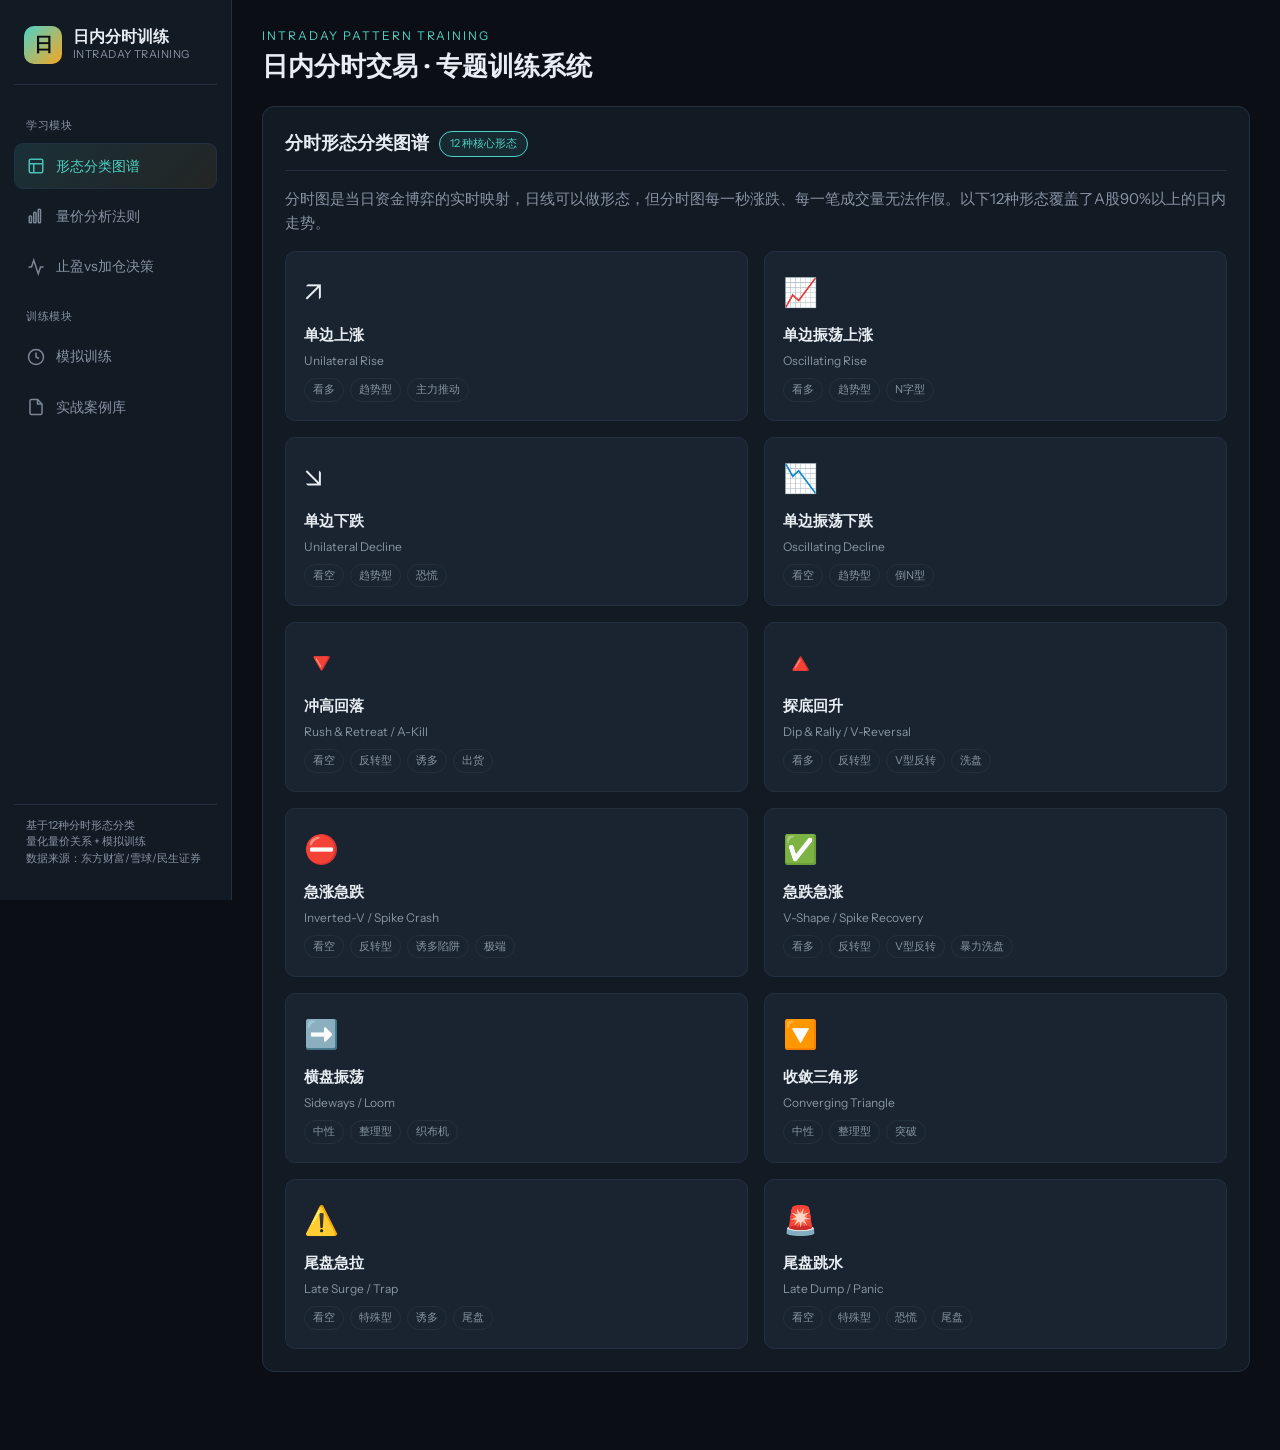
==== intraday-training/intraday-training.html @ eee8ec2b "更新8/21模拟盘数据 + 纳入日内分时训练系统 + 分时BS页加训练入口" ====
<!-- Generated by Trae Work -->
<!DOCTYPE html>
<html lang="zh-CN">
<head>
<meta charset="UTF-8">
<meta name="viewport" content="width=device-width, initial-scale=1.0">
<title>日内分时交易 · 专题训练系统</title>
<style>
:root{
  --bg:#0b0f15;
  --bg2:#121a24;
  --bg3:#1a2430;
  --ink:#e8edf3;
  --muted:#8794a3;
  --rule:#223040;
  --accent:#4fd1c5;
  --accent2:#f5a623;
  --green:#2fbf8f;
  --green-dim:rgba(47,191,143,.14);
  --red:#ef5350;
  --red-dim:rgba(239,83,80,.14);
  --amber-dim:rgba(245,166,35,.13);
}
*{box-sizing:border-box;margin:0;padding:0}
html,body{height:100%}
body{
  background:var(--bg);
  color:var(--ink);
  font-family:'InstrumentSans',-apple-system,"PingFang SC","Microsoft YaHei",sans-serif;
  font-size:15px;line-height:1.6;
  -webkit-font-smoothing:antialiased;
}
@font-face{
  font-family:'BricolageGrotesque';
  src:url('./_shared/fonts/BricolageGrotesque-Bold.ttf') format('truetype');
  font-weight:700;
}
@font-face{
  font-family:'InstrumentSans';
  src:url('./_shared/fonts/InstrumentSans-Regular.ttf') format('truetype');
  font-weight:400;
}
@font-face{
  font-family:'InstrumentSans';
  src:url('./_shared/fonts/InstrumentSans-Bold.ttf') format('truetype');
  font-weight:700;
}
@font-face{
  font-family:'JetBrainsMono';
  src:url('./_shared/fonts/JetBrainsMono-Regular.ttf') format('truetype');
  font-weight:400;
}
@font-face{
  font-family:'JetBrainsMono';
  src:url('./_shared/fonts/JetBrainsMono-Bold.ttf') format('truetype');
  font-weight:700;
}
.mono{font-family:'JetBrainsMono',monospace}

.app{display:flex;min-height:100vh}
.sidebar{
  width:232px;flex-shrink:0;background:var(--bg2);
  border-right:1px solid var(--rule);
  padding:22px 14px;position:sticky;top:0;height:100vh;overflow-y:auto;
  display:flex;flex-direction:column;
}
.brand{display:flex;align-items:center;gap:11px;padding:4px 10px 20px;border-bottom:1px solid var(--rule);margin-bottom:18px}
.brand-mark{
  width:38px;height:38px;border-radius:10px;flex-shrink:0;
  background:linear-gradient(135deg,var(--accent),var(--accent2));
  display:flex;align-items:center;justify-content:center;
  font-family:'BricolageGrotesque';font-weight:700;color:#0b0f15;font-size:19px;
}
.brand-name{font-family:'BricolageGrotesque';font-weight:700;font-size:16px;line-height:1.2}
.brand-sub{font-size:11px;color:var(--muted);letter-spacing:.04em}
.nav{display:flex;flex-direction:column;gap:4px;flex:1}
.nav-item{
  display:flex;align-items:center;gap:11px;padding:11px 12px;border-radius:9px;
  color:var(--muted);cursor:pointer;font-size:14px;font-weight:500;
  border:1px solid transparent;transition:all .18s ease;user-select:none;
}
.nav-item:hover{color:var(--ink);background:var(--bg3)}
.nav-item.active{color:var(--accent);border-color:var(--rule);background:linear-gradient(135deg,rgba(79,209,197,.12),rgba(245,166,35,.08))}
.nav-icon{width:18px;height:18px;flex-shrink:0;opacity:.9}
.nav-note{font-size:11px;color:var(--muted);padding:14px 12px 4px;letter-spacing:.05em}
.side-foot{margin-top:14px;padding:12px;border-top:1px solid var(--rule);font-size:11px;color:var(--muted);line-height:1.5}

.main{flex:1;min-width:0;padding:26px 30px 60px}
.m-head{margin-bottom:24px}
.m-kicker{font-size:12px;letter-spacing:.16em;color:var(--accent);text-transform:uppercase;margin-bottom:6px}
.m-title{font-family:'BricolageGrotesque';font-weight:700;font-size:26px;line-height:1.2}

.module{display:none}
.module.active{display:block}

/* Cards */
.card{background:var(--bg2);border:1px solid var(--rule);border-radius:12px;padding:22px;margin-bottom:18px}
.card-header{display:flex;align-items:center;gap:10px;margin-bottom:16px;padding-bottom:12px;border-bottom:1px solid var(--rule)}
.card-header h3{font-family:'BricolageGrotesque';font-weight:700;font-size:18px}
.card-header .badge{font-size:11px;padding:3px 10px;border-radius:20px;border:1px solid var(--rule);color:var(--muted)}
.card-header .badge.accent{color:var(--accent);border-color:var(--accent);background:rgba(79,209,197,.08)}
.card-header .badge.warn{color:var(--accent2);border-color:var(--accent2);background:rgba(245,166,35,.08)}
.card-header .badge.green{color:var(--green);border-color:var(--green);background:rgba(47,191,143,.08)}
.card-header .badge.red{color:var(--red);border-color:var(--red);background:rgba(239,83,80,.08)}

/* Pattern Grid */
.pattern-grid{display:grid;grid-template-columns:repeat(2,1fr);gap:16px}
.pattern-card{background:var(--bg3);border:1px solid var(--rule);border-radius:10px;padding:18px;cursor:pointer;transition:all .18s ease}
.pattern-card:hover{border-color:var(--accent);transform:translateY(-1px)}
.pattern-card.selected{border-color:var(--accent);box-shadow:0 0 0 1px var(--accent)}
.pattern-card .pc-icon{font-size:28px;margin-bottom:8px}
.pattern-card .pc-name{font-weight:700;font-size:15px;margin-bottom:4px}
.pattern-card .pc-eng{font-size:12px;color:var(--muted);margin-bottom:8px}
.pattern-card .pc-tags{display:flex;gap:6px;flex-wrap:wrap}
.pattern-card .pc-tag{font-size:11px;padding:2px 8px;border-radius:12px;border:1px solid var(--rule);color:var(--muted)}

/* Pattern Detail */
.pattern-detail{display:none;margin-top:18px}
.pattern-detail.active{display:block}
.pd-section{margin-bottom:20px}
.pd-section h4{font-size:14px;color:var(--accent);margin-bottom:8px;letter-spacing:.04em;text-transform:uppercase}
.pd-section p{color:var(--muted);font-size:14px;line-height:1.7}
.pd-grid{display:grid;grid-template-columns:repeat(2,1fr);gap:12px;margin-top:12px}
.pd-item{background:var(--bg);border:1px solid var(--rule);border-radius:8px;padding:14px}
.pd-item .pd-label{font-size:11px;color:var(--muted);margin-bottom:4px;letter-spacing:.04em}
.pd-item .pd-value{font-size:14px;font-weight:600}
.pd-item .pd-value.hold{color:var(--green)}
.pd-item .pd-value.sell{color:var(--red)}
.pd-item .pd-value.buy{color:var(--accent)}
.pd-item .pd-value.warn{color:var(--accent2)}

/* Training */
.training-header{display:flex;justify-content:space-between;align-items:center;margin-bottom:18px}
.training-stats{display:flex;gap:24px}
.training-stat{text-align:center}
.training-stat .ts-val{font-family:'JetBrainsMono',monospace;font-size:24px;font-weight:700}
.training-stat .ts-label{font-size:12px;color:var(--muted)}
.training-chart{background:var(--bg);border:1px solid var(--rule);border-radius:10px;padding:16px;margin-bottom:18px;min-height:360px}
.training-options{display:grid;grid-template-columns:repeat(4,1fr);gap:10px;margin-bottom:16px}
.training-option{padding:14px;border:1px solid var(--rule);border-radius:8px;background:var(--bg3);cursor:pointer;text-align:center;transition:all .18s ease}
.training-option:hover{border-color:var(--accent);background:var(--bg2)}
.training-option.correct{border-color:var(--green);background:rgba(47,191,143,.1)}
.training-option.wrong{border-color:var(--red);background:rgba(239,83,80,.1)}
.training-option.selected{border-color:var(--accent);box-shadow:0 0 0 1px var(--accent);background:rgba(79,209,197,.12)}
.training-option .to-name{font-weight:600;font-size:14px;margin-bottom:4px}
.training-option .to-desc{font-size:12px;color:var(--muted)}
.training-feedback{display:none;padding:16px;border-radius:8px;margin-bottom:16px;background:var(--bg3);border:1px solid var(--rule)}
.training-feedback.show{display:block}
.training-feedback.correct{border-color:var(--green);background:rgba(47,191,143,.08)}
.training-feedback.wrong{border-color:var(--red);background:rgba(239,83,80,.08)}
.training-feedback .fb-title{font-weight:700;font-size:16px;margin-bottom:8px}
.training-feedback .fb-content{font-size:14px;color:var(--muted);line-height:1.7}
.training-feedback .fb-verdict{font-size:13px;margin-top:10px;padding:10px;background:var(--bg);border-radius:6px}

.btn{padding:10px 20px;border-radius:8px;font-size:14px;font-weight:600;cursor:pointer;border:1px solid var(--rule);background:var(--bg3);color:var(--ink);transition:all .18s ease}
.btn:hover{background:var(--bg2);border-color:var(--accent)}
.btn.primary{background:var(--accent);color:#0b0f15;border-color:var(--accent)}
.btn.primary:hover{opacity:.9}
.btn.accent2{background:var(--accent2);color:#0b0f15;border-color:var(--accent2)}
.btn.small{padding:6px 14px;font-size:12px}

/* Decision Framework */
.decision-table{width:100%;border-collapse:collapse;margin-top:12px}
.decision-table th,.decision-table td{padding:12px 14px;text-align:left;border-bottom:1px solid var(--rule);font-size:14px}
.decision-table th{font-size:12px;color:var(--muted);letter-spacing:.04em;text-transform:uppercase;font-weight:600}
.decision-table td .action-tag{display:inline-block;padding:3px 10px;border-radius:12px;font-size:12px;font-weight:600}
.decision-table td .action-tag.take-profit{background:var(--red-dim);color:var(--red)}
.decision-table td .action-tag.add-position{background:var(--green-dim);color:var(--green)}
.decision-table td .action-tag.hold{background:var(--amber-dim);color:var(--accent2)}

/* Flow Chart */
.flow-steps{display:flex;gap:12px;margin-top:16px;flex-wrap:wrap}
.flow-step{flex:1;min-width:120px;background:var(--bg3);border:1px solid var(--rule);border-radius:10px;padding:16px;text-align:center;position:relative}
.flow-step .fs-num{width:28px;height:28px;border-radius:50%;background:var(--accent);color:#0b0f15;font-weight:700;font-size:14px;display:flex;align-items:center;justify-content:center;margin:0 auto 10px}
.flow-step .fs-title{font-weight:600;font-size:14px;margin-bottom:4px}
.flow-step .fs-desc{font-size:12px;color:var(--muted)}
.flow-arrow{display:flex;align-items:center;color:var(--accent);font-size:20px;font-weight:700}

/* Progress */
.progress-bar{height:6px;background:var(--rule);border-radius:3px;margin-top:10px;overflow:hidden}
.progress-bar .fill{height:100%;background:linear-gradient(90deg,var(--accent),var(--accent2));border-radius:3px;transition:width .4s ease}

/* Volume Analysis */
.vol-grid{display:grid;grid-template-columns:repeat(3,1fr);gap:14px;margin-top:14px}
.vol-card{background:var(--bg);border:1px solid var(--rule);border-radius:8px;padding:16px}
.vol-card .vc-icon{font-size:22px;margin-bottom:8px}
.vol-card .vc-title{font-weight:600;font-size:14px;margin-bottom:6px}
.vol-card .vc-desc{font-size:13px;color:var(--muted);line-height:1.6}

/* Responsive */
@media(max-width:860px){
  .sidebar{display:none}
  .pattern-grid{grid-template-columns:1fr}
  .pd-grid{grid-template-columns:1fr}
  .training-options{grid-template-columns:repeat(2,1fr)}
  .vol-grid{grid-template-columns:1fr}
  .decision-table{font-size:12px}
  .decision-table th,.decision-table td{padding:8px 6px}
}

/* Animations */
@keyframes fadeIn{from{opacity:0;transform:translateY(8px)}to{opacity:1;transform:translateY(0)}}
.fade-in{animation:fadeIn .35s ease}

/* Chart container */
.chart-figure{margin:0}
.chart-figure figcaption{font-size:12px;color:var(--muted);margin-top:8px;text-align:center}
</style>
</head>
<body>
<div class="app">
  <!-- Sidebar -->
  <aside class="sidebar">
    <div class="brand">
      <div class="brand-mark">日</div>
      <div>
        <div class="brand-name">日内分时训练</div>
        <div class="brand-sub">INTRADAY TRAINING</div>
      </div>
    </div>
    <nav class="nav">
      <div class="nav-note">学习模块</div>
      <div class="nav-item active" data-target="patterns">
        <svg class="nav-icon" viewBox="0 0 24 24" fill="none" stroke="currentColor" stroke-width="2"><rect x="3" y="3" width="18" height="18" rx="2"/><line x1="3" y1="9" x2="21" y2="9"/><line x1="9" y1="21" x2="9" y2="9"/></svg>
        形态分类图谱
      </div>
      <div class="nav-item" data-target="volume">
        <svg class="nav-icon" viewBox="0 0 24 24" fill="none" stroke="currentColor" stroke-width="2"><rect x="3" y="12" width="3" height="9" rx="1"/><rect x="9" y="7" width="3" height="14" rx="1"/><rect x="15" y="3" width="3" height="18" rx="1"/></svg>
        量价分析法则
      </div>
      <div class="nav-item" data-target="decision">
        <svg class="nav-icon" viewBox="0 0 24 24" fill="none" stroke="currentColor" stroke-width="2"><polyline points="22 12 18 12 15 21 9 3 6 12 2 12"/></svg>
        止盈vs加仓决策
      </div>
      <div class="nav-note">训练模块</div>
      <div class="nav-item" data-target="training">
        <svg class="nav-icon" viewBox="0 0 24 24" fill="none" stroke="currentColor" stroke-width="2"><circle cx="12" cy="12" r="10"/><polyline points="12 6 12 12 16 14"/></svg>
        模拟训练
      </div>
      <div class="nav-item" data-target="examples">
        <svg class="nav-icon" viewBox="0 0 24 24" fill="none" stroke="currentColor" stroke-width="2"><path d="M14 2H6a2 2 0 0 0-2 2v16a2 2 0 0 0 2 2h12a2 2 0 0 0 2-2V8z"/><polyline points="14 2 14 8 20 8"/></svg>
        实战案例库
      </div>
    </nav>
    <div class="side-foot">
      基于12种分时形态分类<br>量化量价关系 + 模拟训练<br>数据来源：东方财富/雪球/民生证券
    </div>
  </aside>

  <!-- Main Content -->
  <main class="main">
    <div class="m-head">
      <div class="m-kicker">INTRADAY PATTERN TRAINING</div>
      <div class="m-title">日内分时交易 · 专题训练系统</div>
    </div>

    <!-- Module: Patterns -->
    <div class="module active fade-in" id="module-patterns">
      <div class="card">
        <div class="card-header">
          <h3>分时形态分类图谱</h3>
          <div class="badge accent">12 种核心形态</div>
        </div>
        <p style="color:var(--muted);margin-bottom:16px">分时图是当日资金博弈的实时映射，日线可以做形态，但分时图每一秒涨跌、每一笔成交量无法作假。以下12种形态覆盖了A股90%以上的日内走势。</p>
        <div class="pattern-grid">
          <div class="pattern-card" onclick="showPatternDetail(0)"><div class="pc-icon">↗️</div><div class="pc-name">单边上涨</div><div class="pc-eng">Unilateral Rise</div><div class="pc-tags"><span class="pc-tag">看多</span><span class="pc-tag">趋势型</span><span class="pc-tag">主力推动</span></div></div>
          <div class="pattern-card" onclick="showPatternDetail(1)"><div class="pc-icon">📈</div><div class="pc-name">单边振荡上涨</div><div class="pc-eng">Oscillating Rise</div><div class="pc-tags"><span class="pc-tag">看多</span><span class="pc-tag">趋势型</span><span class="pc-tag">N字型</span></div></div>
          <div class="pattern-card" onclick="showPatternDetail(2)"><div class="pc-icon">↘️</div><div class="pc-name">单边下跌</div><div class="pc-eng">Unilateral Decline</div><div class="pc-tags"><span class="pc-tag">看空</span><span class="pc-tag">趋势型</span><span class="pc-tag">恐慌</span></div></div>
          <div class="pattern-card" onclick="showPatternDetail(3)"><div class="pc-icon">📉</div><div class="pc-name">单边振荡下跌</div><div class="pc-eng">Oscillating Decline</div><div class="pc-tags"><span class="pc-tag">看空</span><span class="pc-tag">趋势型</span><span class="pc-tag">倒N型</span></div></div>
          <div class="pattern-card" onclick="showPatternDetail(4)"><div class="pc-icon">🔻</div><div class="pc-name">冲高回落</div><div class="pc-eng">Rush &amp; Retreat / A-Kill</div><div class="pc-tags"><span class="pc-tag">看空</span><span class="pc-tag">反转型</span><span class="pc-tag">诱多</span><span class="pc-tag">出货</span></div></div>
          <div class="pattern-card" onclick="showPatternDetail(5)"><div class="pc-icon">🔺</div><div class="pc-name">探底回升</div><div class="pc-eng">Dip &amp; Rally / V-Reversal</div><div class="pc-tags"><span class="pc-tag">看多</span><span class="pc-tag">反转型</span><span class="pc-tag">V型反转</span><span class="pc-tag">洗盘</span></div></div>
          <div class="pattern-card" onclick="showPatternDetail(6)"><div class="pc-icon">⛔</div><div class="pc-name">急涨急跌</div><div class="pc-eng">Inverted-V / Spike Crash</div><div class="pc-tags"><span class="pc-tag">看空</span><span class="pc-tag">反转型</span><span class="pc-tag">诱多陷阱</span><span class="pc-tag">极端</span></div></div>
          <div class="pattern-card" onclick="showPatternDetail(7)"><div class="pc-icon">✅</div><div class="pc-name">急跌急涨</div><div class="pc-eng">V-Shape / Spike Recovery</div><div class="pc-tags"><span class="pc-tag">看多</span><span class="pc-tag">反转型</span><span class="pc-tag">V型反转</span><span class="pc-tag">暴力洗盘</span></div></div>
          <div class="pattern-card" onclick="showPatternDetail(8)"><div class="pc-icon">➡️</div><div class="pc-name">横盘振荡</div><div class="pc-eng">Sideways / Loom</div><div class="pc-tags"><span class="pc-tag">中性</span><span class="pc-tag">整理型</span><span class="pc-tag">织布机</span></div></div>
          <div class="pattern-card" onclick="showPatternDetail(9)"><div class="pc-icon">🔽</div><div class="pc-name">收敛三角形</div><div class="pc-eng">Converging Triangle</div><div class="pc-tags"><span class="pc-tag">中性</span><span class="pc-tag">整理型</span><span class="pc-tag">突破</span></div></div>
          <div class="pattern-card" onclick="showPatternDetail(10)"><div class="pc-icon">⚠️</div><div class="pc-name">尾盘急拉</div><div class="pc-eng">Late Surge / Trap</div><div class="pc-tags"><span class="pc-tag">看空</span><span class="pc-tag">特殊型</span><span class="pc-tag">诱多</span><span class="pc-tag">尾盘</span></div></div>
          <div class="pattern-card" onclick="showPatternDetail(11)"><div class="pc-icon">🚨</div><div class="pc-name">尾盘跳水</div><div class="pc-eng">Late Dump / Panic</div><div class="pc-tags"><span class="pc-tag">看空</span><span class="pc-tag">特殊型</span><span class="pc-tag">恐慌</span><span class="pc-tag">尾盘</span></div></div>
        </div>
        <div class="pattern-detail" id="pattern-detail"></div>
      </div>
    </div>

    <!-- Module: Volume -->
    <div class="module fade-in" id="module-volume">
      <div class="card">
        <div class="card-header"><h3>量价分析三大铁律</h3><div class="badge accent">核心法则</div></div>
        <div class="vol-grid">
          <div class="vol-card">
            <div class="vc-icon">📉</div>
            <div class="vc-title">回调必须缩量</div>
            <div class="vc-desc">所有健康回踩、洗盘必须是<strong>缩量下跌</strong>，说明没有恐慌抛盘。回调放量=资金出逃，是下跌中继，不能买入。</div>
          </div>
          <div class="vol-card">
            <div class="vc-icon">📈</div>
            <div class="vc-title">拉升必须放量</div>
            <div class="vc-desc">企稳反弹、突破压力时，成交量必须<strong>明显放大</strong>，代表增量资金进场。缩量拉升=虚涨，随时会回落诱多。</div>
          </div>
          <div class="vol-card">
            <div class="vc-icon">📊</div>
            <div class="vc-title">均价线必须托底</div>
            <div class="vc-desc">再好的形态，若均价线持续下行、白线长期被黄线压制，<strong>一律放弃</strong>。黄线是主力底线，白线是散户情绪。</div>
          </div>
        </div>
      </div>
      <div class="card">
        <div class="card-header"><h3>量价组合速查表</h3><div class="badge warn">口诀</div></div>
        <div class="table-wrap" style="overflow-x:auto">
          <table class="decision-table">
            <thead><tr><th>量价组合</th><th>含义</th><th>操作</th></tr></thead>
            <tbody>
              <tr><td>涨有量 + 跌缩量</td><td>健康上涨，资金推动</td><td><span class="action-tag add-position">持有/低吸</span></td></tr>
              <tr><td>涨无量 + 跌放量</td><td>虚涨出货</td><td><span class="action-tag take-profit">冲高跑路</span></td></tr>
              <tr><td>新高带量</td><td>真实突破</td><td><span class="action-tag add-position">持有</span></td></tr>
              <tr><td>新高缩量</td><td>诱多虚涨</td><td><span class="action-tag take-profit">减仓</span></td></tr>
              <tr><td>新低放量</td><td>恐慌出逃</td><td><span class="action-tag take-profit">止损</span></td></tr>
              <tr><td>新低缩量</td><td>卖压衰竭</td><td><span class="action-tag hold">等待反弹</span></td></tr>
            </tbody>
          </table>
        </div>
      </div>
      <div class="card">
        <div class="card-header"><h3>量比快速判断</h3><div class="badge green">开盘法宝</div></div>
        <div class="vol-grid">
          <div class="vol-card">
            <div class="vc-icon">0.8-1.5</div>
            <div class="vc-title">常态波动</div>
            <div class="vc-desc">无需特别关注，按原有趋势判断。</div>
          </div>
          <div class="vol-card">
            <div class="vc-icon">1.5-3.0</div>
            <div class="vc-title">重点关注</div>
            <div class="vc-desc">低位高开=启动信号；高位高开=出货预警。</div>
          </div>
          <div class="vol-card">
            <div class="vc-icon">>3.0</div>
            <div class="vc-title">剧烈异动</div>
            <div class="vc-desc">有明确利好可短看，无利好=诱多，不追。</div>
          </div>
        </div>
      </div>
    </div>

    <!-- Module: Decision -->
    <div class="module fade-in" id="module-decision">
      <div class="card">
        <div class="card-header"><h3>盘中快速决策五步法</h3><div class="badge accent">决策框架</div></div>
        <div class="flow-steps">
          <div class="flow-step"><div class="fs-num">1</div><div class="fs-title">看大盘</div><div class="fs-desc">分时环境强再做，弱观望</div></div>
          <div class="flow-arrow">→</div>
          <div class="flow-step"><div class="fs-num">2</div><div class="fs-title">看均线</div><div class="fs-desc">个股均线支撑/压力位</div></div>
          <div class="flow-arrow">→</div>
          <div class="flow-step"><div class="fs-num">3</div><div class="fs-title">核量价</div><div class="fs-desc">分时量价是否匹配</div></div>
          <div class="flow-arrow">→</div>
          <div class="flow-step"><div class="fs-num">4</div><div class="fs-title">验均价线</div><div class="fs-desc">黄线支撑有效性</div></div>
          <div class="flow-arrow">→</div>
          <div class="flow-step"><div class="fs-num">5</div><div class="fs-title">执行</div><div class="fs-desc">三重验证通过→执行</div></div>
        </div>
      </div>
      <div class="card">
        <div class="card-header"><h3>止盈 vs 加仓 决策矩阵</h3><div class="badge warn">核心</div></div>
        <div class="table-wrap" style="overflow-x:auto">
          <table class="decision-table">
            <thead><tr><th>场景</th><th>止盈</th><th>加仓</th><th>判断依据</th></tr></thead>
            <tbody>
              <tr><td>急拉3%+无量</td><td><span class="action-tag take-profit">立即止盈</span></td><td>—</td><td>量价背离，虚涨诱多</td></tr>
              <tr><td>回踩均价线缩量止跌</td><td>—</td><td><span class="action-tag add-position">低吸加仓</span></td><td>洗盘结束，支撑有效</td></tr>
              <tr><td>放量突破前高</td><td><span class="action-tag hold">可部分止盈</span></td><td><span class="action-tag add-position">突破后回踩加</span></td><td>真实突破，趋势延续</td></tr>
              <tr><td>MACD顶背离</td><td><span class="action-tag take-profit">减仓</span></td><td>—</td><td>动能衰竭，反转概率高</td></tr>
              <tr><td>W底二次探底抬高</td><td>—</td><td><span class="action-tag add-position">加仓</span></td><td>双底确认，反转信号</td></tr>
              <tr><td>大盘跳水个股转弱</td><td><span class="action-tag take-profit">止盈/止损</span></td><td>—</td><td>系统性风险，不可对抗</td></tr>
              <tr><td>涨停炸板不破均价线</td><td><span class="action-tag hold">持有观望</span></td><td><span class="action-tag add-position">可小幅加仓</span></td><td>强势洗板，回封概率高</td></tr>
              <tr><td>涨停炸板放量破均价线</td><td><span class="action-tag take-profit">立即止盈</span></td><td>—</td><td>主力出货，不可犹豫</td></tr>
              <tr><td>尾盘无量急拉</td><td><span class="action-tag take-profit">减仓</span></td><td>—</td><td>典型诱多，次日大概率低开</td></tr>
              <tr><td>尾盘缩量跳水</td><td><span class="action-tag hold">次日观察</span></td><td><span class="action-tag add-position">低开高走可加</span></td><td>可能是洗盘，非出货</td></tr>
            </tbody>
          </table>
        </div>
      </div>
      <div class="card">
        <div class="card-header"><h3>关键时间窗口</h3><div class="badge green">时机</div></div>
        <div class="vol-grid">
          <div class="vol-card">
            <div class="vc-icon">9:40-10:10</div>
            <div class="vc-title">早盘企稳窗口</div>
            <div class="vc-desc">洗盘结束站稳均价线=第一买点。<strong>9:30-9:40情绪化急拉不追</strong>。</div>
          </div>
          <div class="vol-card">
            <div class="vc-icon">13:20-13:40</div>
            <div class="vc-title">午盘承接窗口</div>
            <div class="vc-desc">午盘二次企稳=加仓良机。经过上午博弈，方向更明朗。</div>
          </div>
          <div class="vol-card">
            <div class="vc-icon">14:30-15:00</div>
            <div class="vc-title">尾盘禁区</div>
            <div class="vc-desc"><strong>尾盘半小时不开新仓</strong>。尾盘急拉多为诱多，次日低开概率大。</div>
          </div>
        </div>
      </div>
    </div>

    <!-- Module: Training -->
    <div class="module fade-in" id="module-training">
      <div class="card">
        <div class="card-header">
          <h3>模拟训练</h3>
          <div class="badge accent">模式识别测验</div>
        </div>
        <p style="color:var(--muted);margin-bottom:16px">题目从<strong style="color:var(--accent)">今日全市场约147只真实个股分时</strong>（半导体、新能源、医药、消费、券商、军工等）+ 你的持仓历史数据中随机抽取，展示真实分时走势与成交量，判断属于哪种形态、该止盈还是加仓。选好后点击<strong>「提交答案」</strong>查看结果。</p>
        <div class="training-header">
          <div class="training-stats">
            <div class="training-stat"><div class="ts-val" style="color:var(--green)" id="train-correct">0</div><div class="ts-label">正确</div></div>
            <div class="training-stat"><div class="ts-val" style="color:var(--red)" id="train-wrong">0</div><div class="ts-label">错误</div></div>
            <div class="training-stat"><div class="ts-val" style="color:var(--accent)" id="train-total">0</div><div class="ts-label">总题数</div></div>
            <div class="training-stat"><div class="ts-val" style="color:var(--accent2)" id="train-rate">—</div><div class="ts-label">正确率</div></div>
          </div>
          <button class="btn primary" id="train-next" onclick="nextQuestion()" style="display:none">下一题 →</button>
        </div>
        <div class="training-chart" id="train-chart"></div>
        <div class="training-feedback" id="train-feedback">
          <div class="fb-title" id="fb-title"></div>
          <div class="fb-content" id="fb-content"></div>
          <div class="fb-verdict" id="fb-verdict"></div>
        </div>
        <div><strong style="font-size:14px">判断这支股票的日内形态是：</strong></div>
        <div class="training-options" id="train-options"></div>
        <div style="margin-top:12px"><strong style="font-size:14px">此时应该：</strong></div>
        <div class="training-options" id="train-actions"></div>
        <div style="margin-top:16px;text-align:center">
          <button class="btn accent2" id="train-submit" onclick="submitAnswer()" style="min-width:200px;font-size:16px;padding:14px 32px">提交答案</button>
        </div>
      </div>
    </div>

    <!-- Module: Examples -->
    <div class="module fade-in" id="module-examples">
      <div class="card">
        <div class="card-header">
          <h3>实战案例库</h3>
          <div class="badge accent">真实数据</div>
        </div>
        <p style="color:var(--muted);margin-bottom:16px">以下案例来自你的模拟盘真实交易记录，每条记录都标注了对应的分时形态、操作评价和改进建议。</p>
        <div id="examples-list"></div>
      </div>
    </div>
  </main>
</div>

<script src="./_shared/js/echarts.min.js"></script>
<script src="assets/intraday-bs-data.js"></script>
<script src="assets/real-examples.js"></script>
<script src="assets/quiz-pool.js"></script>
<script src="assets/patterns.js"></script>
<script src="assets/training.js"></script>
<script src="assets/app.js"></script>
</body>
</html>
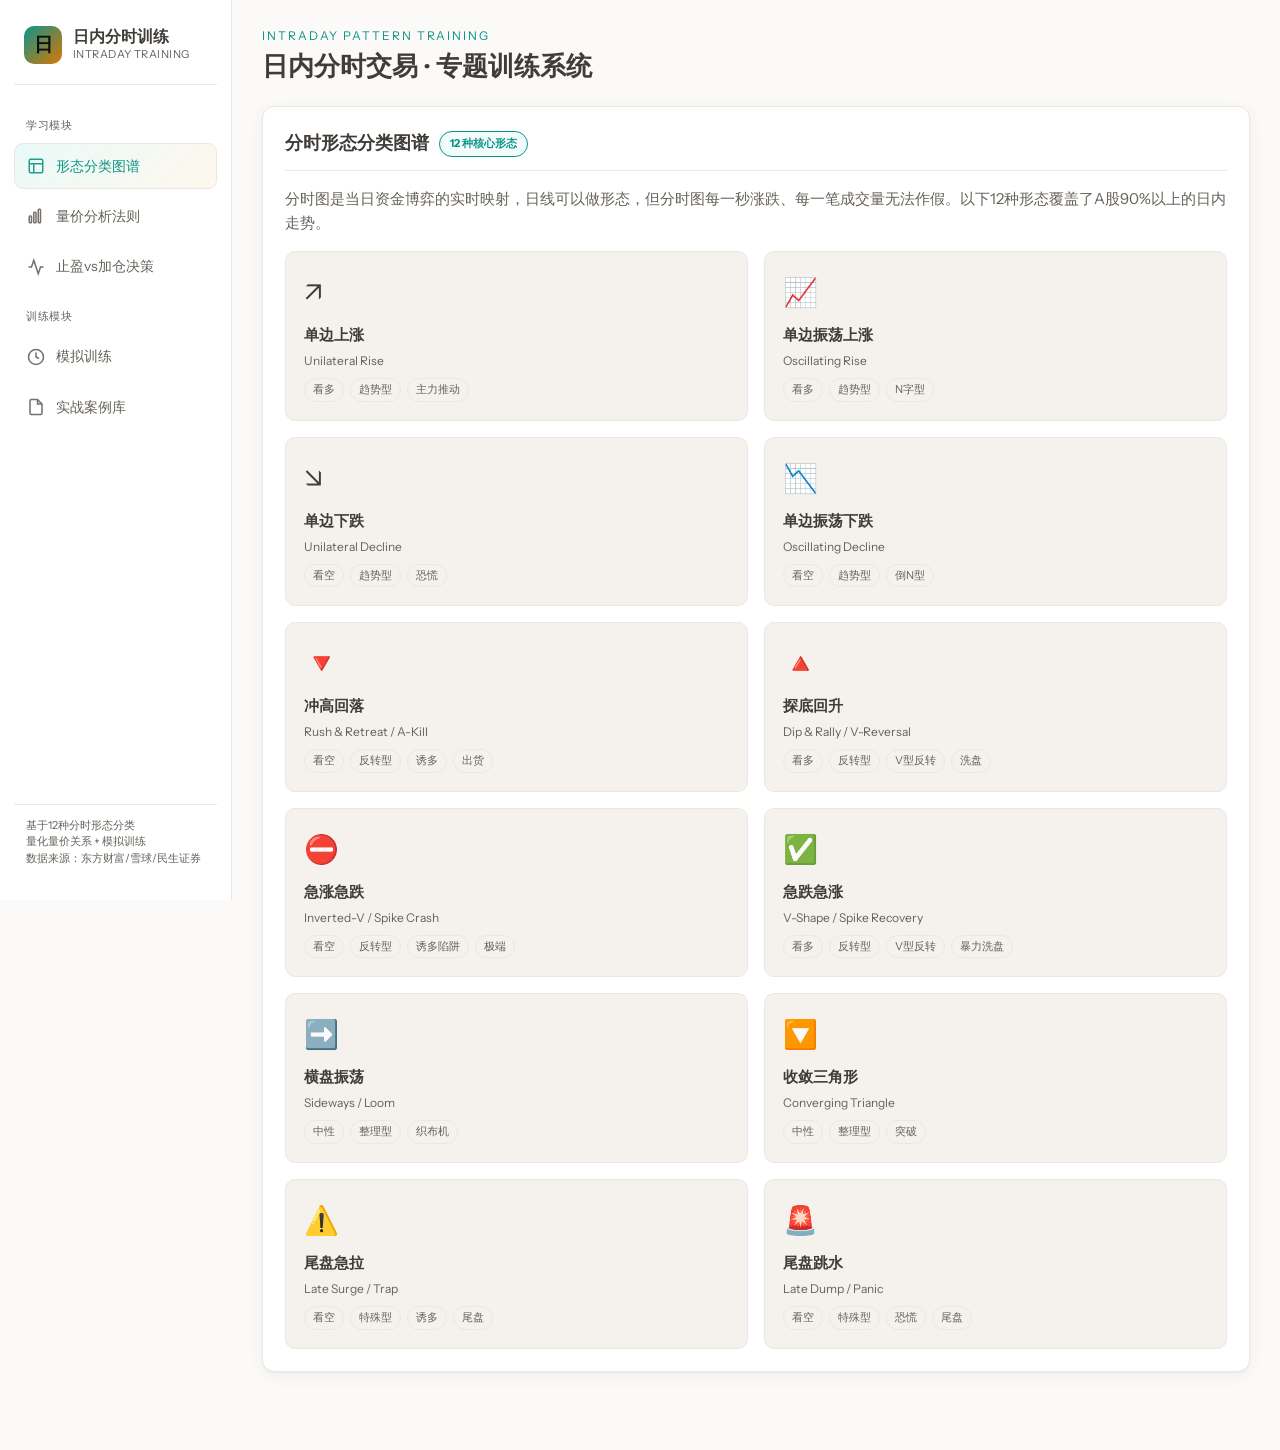
==== commit 29cd0bb7: "统一设计系统：引用design-system.css双主题，删除子站独立:root，主题跟随工作台localStorage" ====
--- a/intraday-training/intraday-training.html
+++ b/intraday-training/intraday-training.html
@@ -5,22 +5,9 @@
 <meta charset="UTF-8">
 <meta name="viewport" content="width=device-width, initial-scale=1.0">
 <title>日内分时交易 · 专题训练系统</title>
+<link rel="stylesheet" href="design-system.css">
 <style>
-:root{
-  --bg:#0b0f15;
-  --bg2:#121a24;
-  --bg3:#1a2430;
-  --ink:#e8edf3;
-  --muted:#8794a3;
-  --rule:#223040;
-  --accent:#4fd1c5;
-  --accent2:#f5a623;
-  --green:#2fbf8f;
-  --green-dim:rgba(47,191,143,.14);
-  --red:#ef5350;
-  --red-dim:rgba(239,83,80,.14);
-  --amber-dim:rgba(245,166,35,.13);
-}
+:root{}
 *{box-sizing:border-box;margin:0;padding:0}
 html,body{height:100%}
 body{
@@ -206,6 +193,18 @@
 .chart-figure{margin:0}
 .chart-figure figcaption{font-size:12px;color:var(--muted);margin-top:8px;text-align:center}
 </style>
+<script>
+/* 主题跟随：读取工作台 localStorage 的 wb_theme_v1，同 origin 共享 */
+(function(){
+  try{
+    var t = localStorage.getItem('wb_theme_v1') || 'light';
+    document.documentElement.setAttribute('data-theme', t);
+    window.addEventListener('storage', function(e){
+      if(e.key === 'wb_theme_v1') document.documentElement.setAttribute('data-theme', e.newValue || 'light');
+    });
+  }catch(e){}
+})();
+</script>
 </head>
 <body>
 <div class="app">
--- a/intraday-training/design-system.css
+++ b/intraday-training/design-system.css
@@ -0,0 +1,135 @@
+/* ============================================================
+   交易工作台 · 统一设计系统 Design System v2（双主题）
+   ------------------------------------------------------------
+   亮色主题：arena.ai 暖白干净风（日常看报告）
+   暗色主题：金融面板深色风（盯盘/夜间）
+   通过 <html data-theme="dark"> 切换，localStorage 记住偏好。
+   所有报告 / 模块 / 工作台统一引用本文件。
+   ============================================================ */
+
+/* ---------- 亮色主题（默认） ---------- */
+:root,
+:root[data-theme="light"]{
+  --bg:#FBFAF8;
+  --bg2:#ffffff;
+  --bg3:#F5F2EE;
+  --bg4:#EFEBE6;
+  --ink:#403C38;
+  --muted:#66615A;
+  --faint:#8A847C;
+  --rule:#EBE7E2;
+  --rule2:#DDD7D0;
+  --accent:#0D9488;
+  --accent2:#D97706;
+  --accent-soft:rgba(13,148,136,.12);
+  --accent2-soft:rgba(217,119,6,.10);
+  --green:#16A34A;
+  --green-dim:rgba(22,163,74,.12);
+  --red:#DC2626;
+  --red-dim:rgba(220,38,38,.12);
+  --amber-dim:rgba(217,119,6,.10);
+  --orange:#D97706;
+  --warn:#D97706;
+  --font-sans:-apple-system,"PingFang SC","Microsoft YaHei","Noto Sans CJK SC",sans-serif;
+  --font-mono:'SF Mono',Menlo,Consolas,"JetBrains Mono",monospace;
+  --shadow:0 1px 2px rgba(64,60,56,.05),0 4px 16px rgba(64,60,56,.06);
+  --shadow-lg:0 12px 40px rgba(64,60,56,.16);
+  --glass:rgba(255,255,255,.85);
+  --nav-bg:rgba(251,250,248,.9);
+  --radius:10px;
+  --radius-lg:14px;
+}
+
+/* ---------- 暗色主题（金融面板） ---------- */
+:root[data-theme="dark"]{
+  --bg:#0B0F15;
+  --bg2:#121A24;
+  --bg3:#1A2430;
+  --bg4:#223040;
+  --ink:#E8EDF3;
+  --muted:#8794A3;
+  --faint:#5C6B7A;
+  --rule:#223040;
+  --rule2:#2C3B4C;
+  --accent:#4FD1C5;
+  --accent2:#F5A623;
+  --accent-soft:rgba(79,209,197,.14);
+  --accent2-soft:rgba(245,166,35,.12);
+  --green:#2FBF8F;
+  --green-dim:rgba(47,191,143,.14);
+  --red:#EF5350;
+  --red-dim:rgba(239,83,80,.14);
+  --amber-dim:rgba(245,166,35,.13);
+  --orange:#F5A623;
+  --warn:#F5A623;
+  --font-sans:-apple-system,"PingFang SC","Microsoft YaHei","Noto Sans CJK SC",sans-serif;
+  --font-mono:'SF Mono',Menlo,Consolas,"JetBrains Mono",monospace;
+  --shadow:0 1px 2px rgba(0,0,0,.3),0 4px 16px rgba(0,0,0,.25);
+  --shadow-lg:0 12px 40px rgba(0,0,0,.45);
+  --glass:rgba(18,26,36,.8);
+  --nav-bg:rgba(11,15,21,.88);
+  --radius:10px;
+  --radius-lg:14px;
+}
+
+/* ---------- 基础 ---------- */
+*{box-sizing:border-box;margin:0;padding:0}
+html,body{height:100%}
+body{
+  background:var(--bg);
+  color:var(--ink);
+  font-family:-apple-system,"PingFang SC","Microsoft YaHei","Noto Sans CJK SC",sans-serif;
+  font-size:15px;line-height:1.6;
+  -webkit-font-smoothing:antialiased;
+  transition:background .3s ease,color .3s ease;
+}
+.mono{font-family:'SF Mono',Menlo,Consolas,"JetBrains Mono",monospace}
+
+/* 滚动条 */
+::-webkit-scrollbar{width:10px;height:10px}
+::-webkit-scrollbar-thumb{background:var(--rule2);border-radius:6px;border:2px solid var(--bg)}
+::-webkit-scrollbar-track{background:transparent}
+
+/* ---------- 通用组件 ---------- */
+.card{
+  background:var(--bg2);
+  border:1px solid var(--rule);
+  border-radius:var(--radius);
+  box-shadow:var(--shadow);
+  transition:background .3s ease,border-color .3s ease;
+}
+.btn{
+  border:none;border-radius:9px;padding:9px 18px;font-weight:700;font-size:13.5px;cursor:pointer;
+  background:linear-gradient(135deg,var(--accent),var(--accent2));color:#fff;
+  transition:opacity .15s,transform .1s;
+}
+.btn:hover{opacity:.88}
+.btn:active{transform:scale(.97)}
+.btn-ghost{border:1px solid var(--rule);background:var(--bg2);color:var(--ink)}
+.btn-ghost:hover{color:var(--accent);border-color:var(--accent)}
+
+/* 涨跌色（A股：红涨绿跌） */
+.up{color:var(--red)}
+.down{color:var(--green)}
+.pos{color:var(--green)}
+.neg{color:var(--red)}
+
+/* 徽标 */
+.badge{display:inline-block;font-size:11px;font-weight:700;padding:2px 10px;border-radius:20px}
+.badge.up{background:var(--red-dim);color:var(--red)}
+.badge.down{background:var(--green-dim);color:var(--green)}
+
+/* ---------- 表格响应式 ---------- */
+.table-wrap{overflow-x:auto;overflow-y:auto;max-height:600px;border:1px solid var(--rule);border-radius:var(--radius);background:var(--bg2)}
+.table-wrap table{width:100%;border-collapse:collapse;font-size:14px}
+.table-wrap th,.table-wrap td{padding:9px 12px;border-bottom:1px solid var(--rule);text-align:left;white-space:nowrap}
+.table-wrap th{background:var(--bg3);font-weight:700;position:sticky;top:0;color:var(--muted)}
+.table-wrap tr:last-child td{border-bottom:none}
+@media (max-width:768px){
+  .table-wrap table{min-width:640px}
+}
+
+/* ---------- 移动端 ---------- */
+@media (max-width:768px){
+  body{font-size:14px}
+}
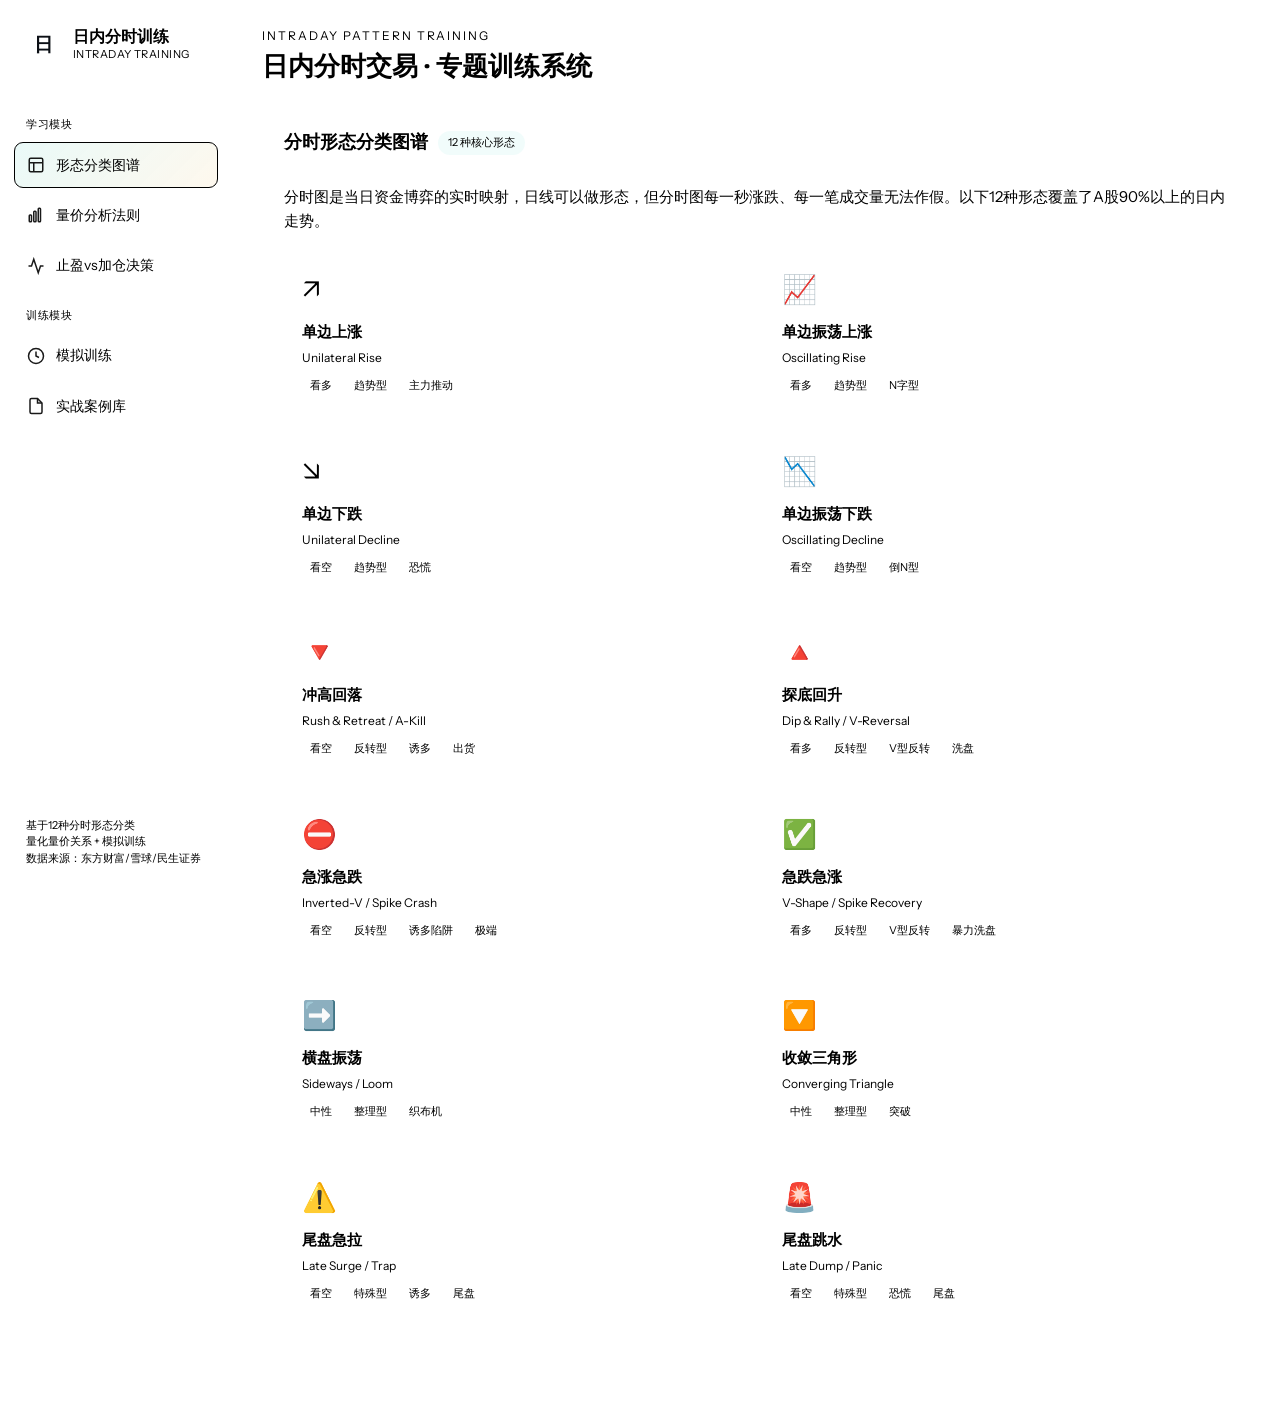
==== commit ac0fecdd: "设计系统改为远程引用 https://tim0thy1.github.io/design-system/design-system.css" ====
--- a/intraday-training/intraday-training.html
+++ b/intraday-training/intraday-training.html
@@ -5,7 +5,7 @@
 <meta charset="UTF-8">
 <meta name="viewport" content="width=device-width, initial-scale=1.0">
 <title>日内分时交易 · 专题训练系统</title>
-<link rel="stylesheet" href="design-system.css">
+<link rel="stylesheet" href="https://tim0thy1.github.io/design-system/design-system.css">
 <style>
 :root{}
 *{box-sizing:border-box;margin:0;padding:0}
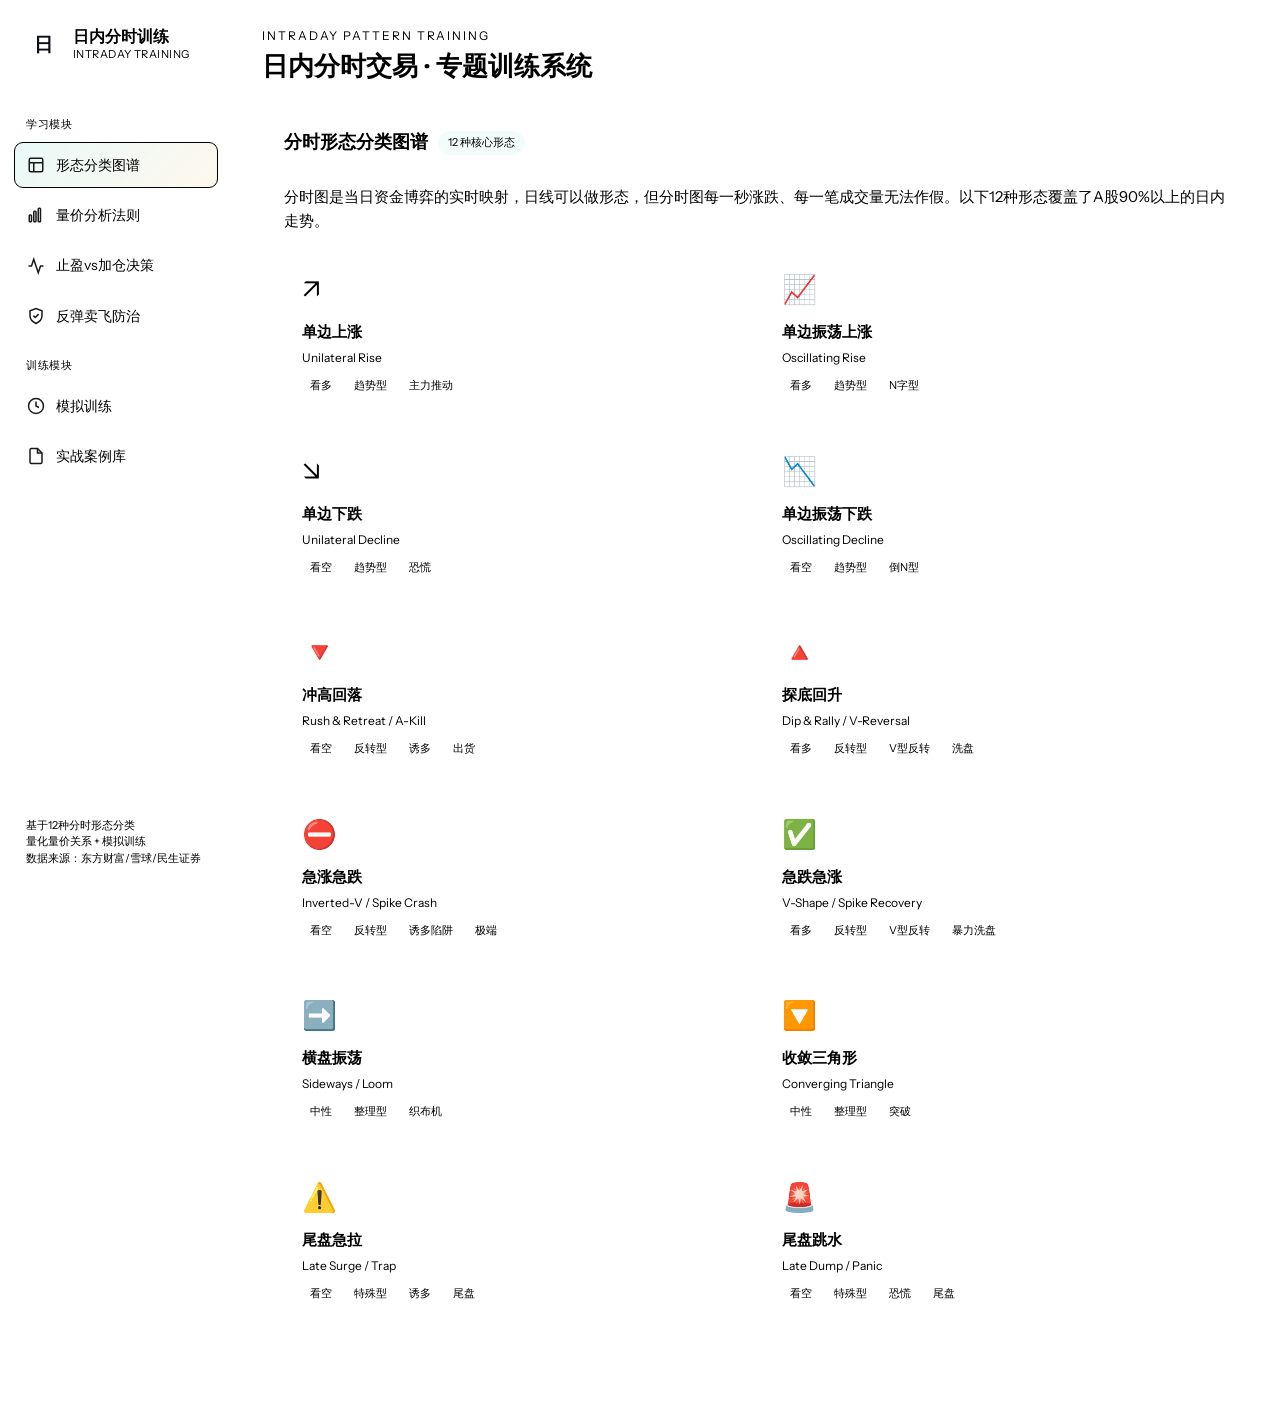
==== commit c9696f31: "数据: 同步模拟盘至8/25收盘(总资产55,598.88/当日+1,933.25) + 盘前预测首条记录评分 + 训练新增反弹卖飞防治模块" ====
--- a/intraday-training/intraday-training.html
+++ b/intraday-training/intraday-training.html
@@ -231,6 +231,10 @@
         <svg class="nav-icon" viewBox="0 0 24 24" fill="none" stroke="currentColor" stroke-width="2"><polyline points="22 12 18 12 15 21 9 3 6 12 2 12"/></svg>
         止盈vs加仓决策
       </div>
+      <div class="nav-item" data-target="rebound">
+        <svg class="nav-icon" viewBox="0 0 24 24" fill="none" stroke="currentColor" stroke-width="2"><path d="M12 22s8-4 8-10V5l-8-3-8 3v7c0 6 8 10 8 10z"/><polyline points="8.5 11.5 11 14 15.5 9.5"/></svg>
+        反弹卖飞防治
+      </div>
       <div class="nav-note">训练模块</div>
       <div class="nav-item" data-target="training">
         <svg class="nav-icon" viewBox="0 0 24 24" fill="none" stroke="currentColor" stroke-width="2"><circle cx="12" cy="12" r="10"/><polyline points="12 6 12 12 16 14"/></svg>
@@ -397,6 +401,115 @@
       </div>
     </div>
 
+    <!-- Module: Rebound（反弹卖飞防治） -->
+    <div class="module fade-in" id="module-rebound">
+      <div class="card">
+        <div class="card-header">
+          <h3>反弹卖飞防治 · 对症训练</h3>
+          <div class="badge warn">核心痛点</div>
+        </div>
+        <p style="color:var(--muted);margin-bottom:16px">这是最「冤」的一种亏法：<strong style="color:var(--accent)">前两天下跌拿得住，反弹才走一点点就急着兑现，结果把后半段利润让出去了</strong>。它和「止损错误」不同——你判断对的，只是<strong>拿不住</strong>。下面是从心态 + 模式识别两个维度设计的专项功课。</p>
+      </div>
+
+      <div class="card">
+        <div class="card-header"><h3>为什么总会「只吃第一口就下车」</h3><div class="badge accent">根因解剖</div></div>
+        <div class="vol-grid">
+          <div class="vol-card">
+            <div class="vc-icon">😰</div>
+            <div class="vc-title">锚定成本 · 想「落袋为安」</div>
+            <div class="vc-desc">被套后反弹到成本附近，心理上"先回本再说"，一碰到前期成本位就启动卖出冲动。此时卖的不是趋势，而是"怕再亏回去"的焦虑。</div>
+          </div>
+          <div class="vol-card">
+            <div class="vc-icon">📉</div>
+            <div class="vc-title">下跌记忆惯性</div>
+            <div class="vc-desc">前两天的跌让你形成了"还会跌"的预期（认知锚定），反弹时仍然拿得战战兢兢，任何一根绿量柱都看成"又要崩"。今天申菱一根放量绿柱就让你减仓，就是这毛病。</div>
+          </div>
+          <div class="vol-card">
+            <div class="vc-icon">🔪</div>
+            <div class="vc-title">把「做T」当借口</div>
+            <div class="vc-desc">"先减一半，回踩再接回"听起来聪明，实则是在用短线交易掩盖自己拿不住的事实。接回通常在更低/更晚，最后卖飞不补。做T是高级技能，你还没到那个胜率。</div>
+          </div>
+        </div>
+      </div>
+
+      <div class="card">
+        <div class="card-header"><h3>技术性反弹 vs 反转 · 三问判定</h3><div class="badge accent">识别模式</div></div>
+        <p style="color:var(--muted);margin-bottom:14px">今天你问"今天是反弹还是反转"。其实不必纠结"反转"，只需判断<strong style="color:var(--accent)">这波拉起是"有量的主动进攻"还是"无量的被动回抽"</strong>。三项全绿才敢拿，有一项存疑就分批。</p>
+        <div style="display:grid;grid-template-columns:repeat(3,1fr);gap:14px;margin-top:12px">
+          <div class="pd-item">
+            <div style="font-weight:700;color:var(--accent);margin-bottom:6px">① 量能</div>
+            <div class="vc-desc">拉升段成交量是否<b>比下跌段显著放大</b>？今天的英维克、亨通、申菱都是放量猛拉——这是资金真进场，不是护盘。你只盯"量能变大"就吓跑，方向反了。</div>
+          </div>
+          <div class="pd-item">
+            <div style="font-weight:700;color:var(--accent);margin-bottom:6px">② 强度</div>
+            <div class="vc-desc">分时是否<b>站稳均价线（黄线）</b>、且回踩不破？今天三只走V后都稳稳站上黄线。黄线之上，拿着；黄线之下，才考虑减。</div>
+          </div>
+          <div class="pd-item">
+            <div style="font-weight:700;color:var(--accent);margin-bottom:6px">③ 龙头</div>
+            <div class="vc-desc">板块龙头（英维克涨停）是否带队走强？<b>龙头强势时，跟风股即便回踩也不该急着割/减</b>——这是你今天的铁证：英维克涨停，申菱不该被吓跑。</div>
+          </div>
+        </div>
+        <div class="pd-note" style="margin-top:14px;background:var(--bg);border-radius:8px;padding:14px;border-left:3px solid var(--accent2)">
+          <strong style="color:var(--accent2)">今日实证（2026-08-25）：</strong>大盘低开（3863 → 3850）后放量拉升至收红（3889），属<strong style="color:var(--accent2)">低开高走 V 型 + 放量</strong>，三要素全绿。你在 10 点前后（指数正在走 V）卖出申菱/星源/亨通，正是把"进攻放量"误读成"出货"。大盘低开高走+龙头涨停+个股放量站上均线，这一组合就是短线<strong style="color:var(--accent2)">续涨概率高</strong>的信号，趋势未完不应兑现。
+        </div>
+      </div>
+
+      <div class="card">
+        <div class="card-header"><h3>卖飞前 5 秒自检清单</h3><div class="badge warn">动作钳制</div></div>
+        <table class="decision-table">
+          <tbody>
+            <tr><td style="width:34px;font-weight:700;color:var(--accent);text-align:center">1</td><td><strong>这是止盈还是逃命？</strong>止损（跌破自己划的位）该走；止盈（涨多了怕回吐）——先看完下面 4 条再决定。</td></tr>
+            <tr><td style="width:34px;font-weight:700;color:var(--accent);text-align:center">2</td><td><strong>龙头还封着板/还在涨吗？</strong>是 → 板块没结束，别在这时候当叛徒。</td></tr>
+            <tr><td style="width:34px;font-weight:700;color:var(--accent);text-align:center">3</td><td><strong>股价在均价线上方吗？</strong>是 → 强势未改。破黄线再谈卖，破黄线是减仓信号，不破就是正常波动。</td></tr>
+            <tr><td style="width:34px;font-weight:700;color:var(--accent);text-align:center">4</td><td><strong>量是放量进攻还是放量出货？</strong>配合价格看：<b>价涨量增=进攻（持有）</b>，<b>价跌量增=出货（警惕）</b>。你只看量不看价格，是最大盲区。</td></tr>
+            <tr><td style="width:34px;font-weight:700;color:var(--accent);text-align:center">5</td><td><strong>卖出后这笔钱立刻有更好的去处吗？</strong>没有明确标的 → 别为卖而卖，空仓不是目的，现金不会自动生钱。</td></tr>
+          </tbody>
+        </table>
+        <p style="color:var(--muted);font-size:13px;margin-top:10px">规则：5 条里有 ≤2 条"该走"才允许减仓（且最多减半）；满 3 条才可考虑清仓。把冲动变成可核对清单，能拦住 80% 的无谓卖飞。</p>
+      </div>
+
+      <div class="card">
+        <div class="card-header"><h3>今日实例复盘 · 三笔操作</h3><div class="badge accent">真实数据</div></div>
+        <table class="decision-table">
+          <thead><tr><th>标的</th><th>操作</th><th>卖出区间</th><th>收盘</th><th>少赚</th><th>核对清单结论</th></tr></thead>
+          <tbody>
+            <tr><td>申菱环境</td><td style="color:var(--red)">减半 100 股</td><td>~93.8</td><td>104.20 (+16.2%)</td><td style="color:var(--red)">≈ -1018</td><td>龙头英维克涨停 + 站上均线 + 放量进攻 → 5条全绿不该卖</td></tr>
+            <tr><td>亨通光电</td><td style="color:var(--red)">清仓 300 股</td><td>~62.0</td><td>64.60 (+6.9%)</td><td style="color:var(--red)">≈ -753</td><td>放量走V站上均线，同样是"怕高"而非"破位"，不该清</td></tr>
+            <tr><td>星源材质</td><td style="color:var(--red)">割肉 1000 股</td><td>~14.05</td><td>14.40 (+2.3%)</td><td style="color:var(--red)">≈ -310</td><td>若按止损位 14.20 执行则合理，但你是在大盘走V瞬间恐慌割低点</td></tr>
+          </tbody>
+        </table>
+        <div class="pd-note" style="margin-top:12px;background:var(--bg);border-radius:8px;padding:14px;border-left:3px solid var(--accent)">
+          <strong style="color:var(--accent)">单项教训：</strong>
+          <ul style="margin:8px 0 0;padding-left:18px;color:var(--muted);line-height:1.8">
+            <li><b>申菱/亨通</b>：两支都输在"把放量进攻当出货"。教训——<b>看量必须配价格</b>：价涨量增是多方进攻，价跌量增才是出货。</li>
+            <li><b>星源</b>：割肉本身不一定是错（弱票止损），但<b>错在割在恐慌最低点</b>。若已经在成本下方且日K走弱，应<strong style="color:var(--red)">提前挂了止损单/拉开距离等待反抽再走</strong>，而不是在分时急跌瞬间动手。</li>
+            <li><b>共同点</b>：三笔操作都发生在拉升的<b>早段</b>，说明你<strong style="color:var(--red)">怕的是"利润/亏损的波动"而不是"趋势的破坏"</strong>。波动 ≠ 风险，破位才是风险。</li>
+          </ul>
+        </div>
+      </div>
+
+      <div class="card">
+        <div class="card-header"><h3>心态守则 · 三句口诀</h3><div class="badge green">内化</div></div>
+        <div class="vol-grid">
+          <div class="vol-card">
+            <div class="vc-icon">🧠</div>
+            <div class="vc-title">"我拿的是趋势，不是自己的成本"</div>
+            <div class="vc-desc">成本位只决定你买没买错，不决定现在该不该卖。卖的依据永远是<strong style="color:var(--accent)">当下量价、均线、龙头</strong>，不是"我解套了走人"。</div>
+          </div>
+          <div class="vol-card">
+            <div class="vc-icon">📈</div>
+            <div class="vc-title">"破位才叫风险，波动不是风险"</div>
+            <div class="vc-desc">绿量柱、日内回落、红转绿，都是正常波动。真正该行动的是：<strong style="color:var(--accent)">跌破我提前划的生命线</strong>（如日均线/止损位）。</div>
+          </div>
+          <div class="vol-card">
+            <div class="vc-icon">🤚</div>
+            <div class="vc-title">"不为了做T而做T"</div>
+            <div class="vc-desc">今天"减半等回踩接回"最终没接回 = 纯卖飞。趋势未完时就<strong style="color:var(--accent)">老老实实持有吃后半段</strong>；真要做T，先确保自己在顺风侧、且回踩接回价提前写好。</div>
+          </div>
+        </div>
+      </div>
+    </div>
+
     <!-- Module: Training -->
     <div class="module fade-in" id="module-training">
       <div class="card">
